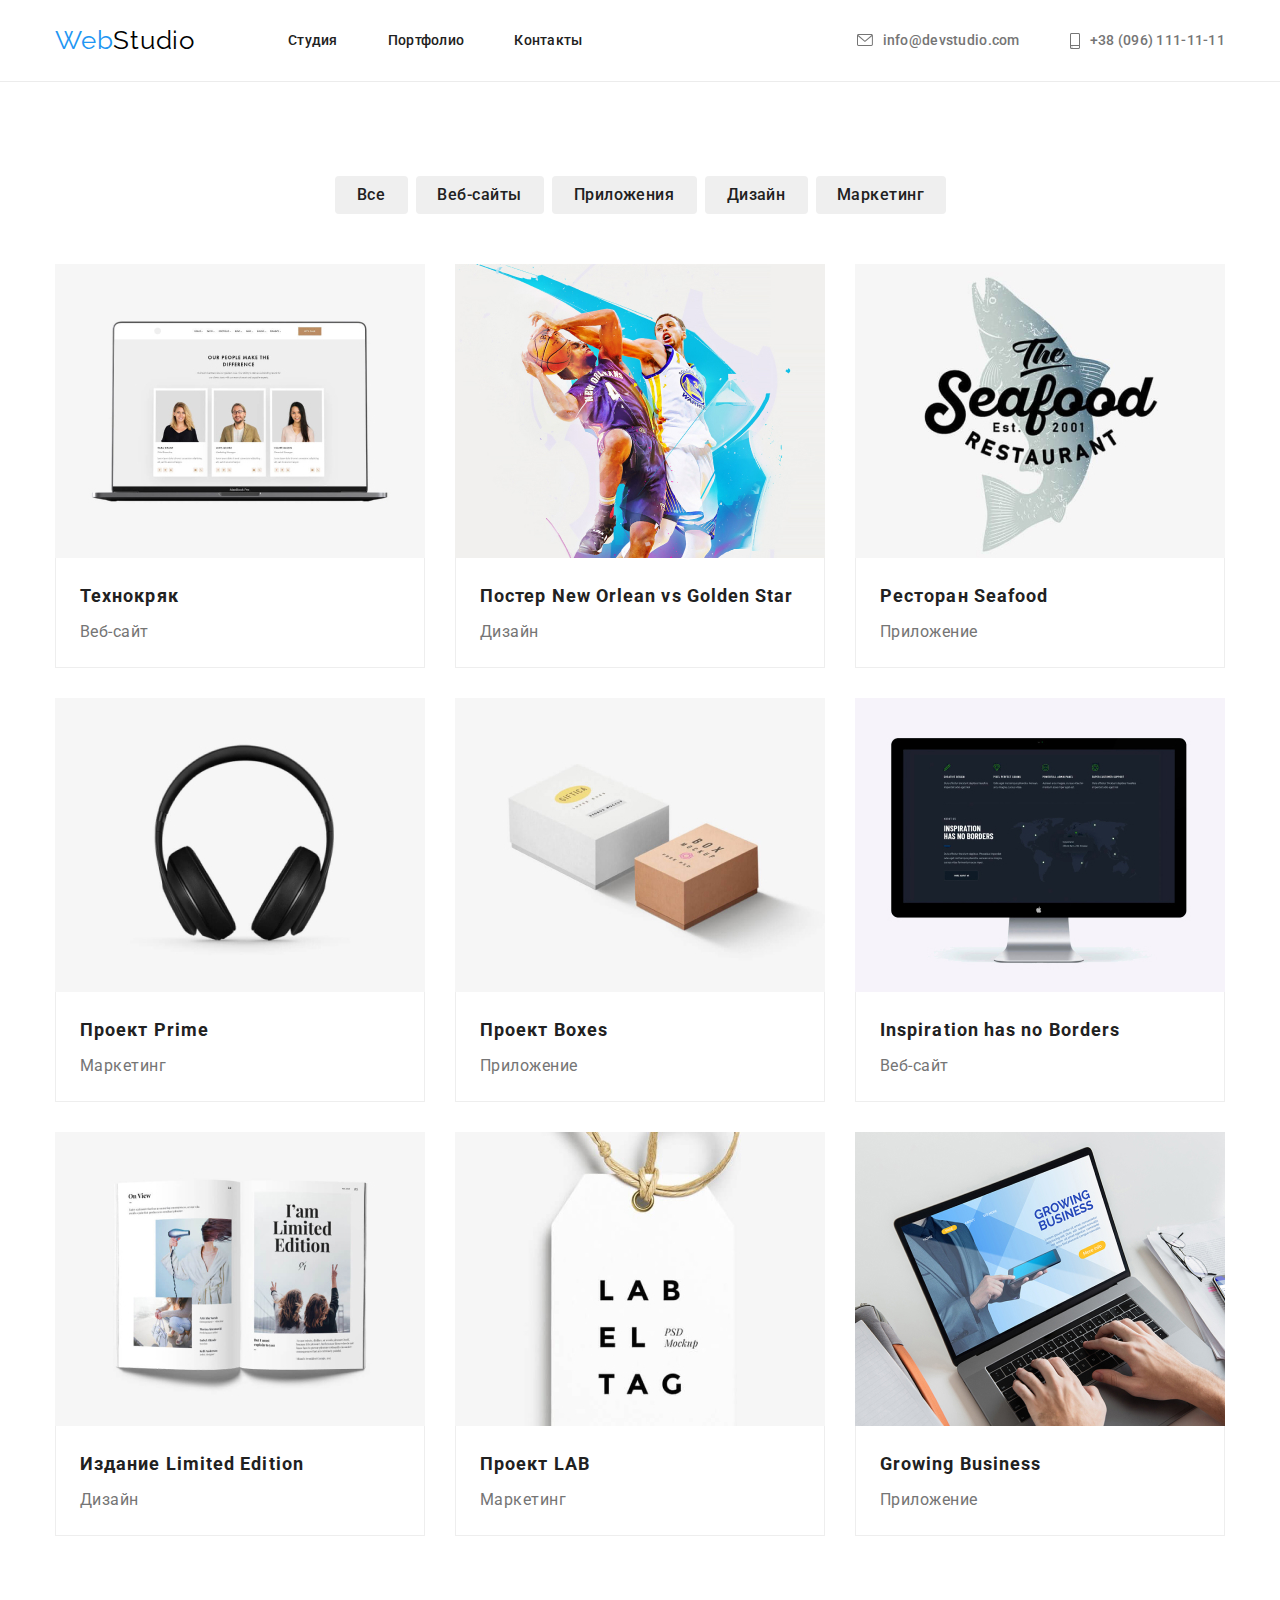
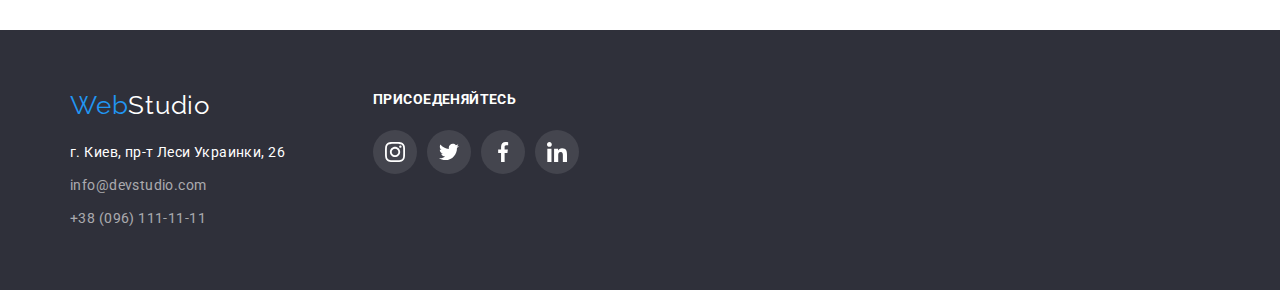
==== portfolio.html @ fb4c3069 "1" ====
﻿<!DOCTYPE html>
<html lang="ru">
<head>
    <meta charset="UTF-8">
    <meta http-equiv="X-UA-Compatible" content="IE=edge">
    <meta name="viewport" content="width=device-width, initial-scale=1.0">
    <title>portfolio</title >
    <link href="https://fonts.googleapis.com/css2?family=Raleway:wght@700&family=Roboto:wght@400;500;700;900&display=swap" rel="stylesheet">
    <link href="https://cdnjs.cloudflare.com/ajax/libs/modern-normalize/1.1.0/modern-normalize.min.css" rel="stylesheet">
    
    <link rel="stylesheet" href="css/styles.css">
</head>
<body>
    <header class="header" >
        <div class="container_header" >
            
                                <!--navigation -->
        <nav class="navigation">
                <a href="index.html" class="logo"> <span class="logocolor">Web</span>Studio</a>
                <ul class="site-nav">
                    <li class="site-nav_li" > <a href="index.html" class="link">Студия</a></li>
                    <li class="site-nav_li"> <a href="portfolio.html" class="link">Портфолио</a></li>
                    <li class="site-nav_li"> <a href="" class="link">Контакты</a></li>
                </ul>
        
                                <!--mail,phone -->
            <ul class="connections">
                <li class="connections_li_mail" >
                    <a href="mailto:info@devstudio.com" class="connect" >
                        <svg class="connections_li_mail_c"  width="16" height="12" >
                            <use href="./images/symbol-defs.svg#icon-envelope-hover"></use>          
                          </svg>
                          info@devstudio.com</a></li>
                <li class="connections_li_mail">
                    <a href="tel:+380961111111" class="connect">
                        <svg class="connections_li_mail_c"  width="10" height="16" >
                            <use href="./images/symbol-defs.svg#icon-smartphone"></use>          
                          </svg>
                        +38 (096) 111-11-11</a></li>
            </ul>
        </nav>
</div>
    </header>
                                    <!--main -->
    <main>
                                <!--list of works -->
            <section class="list_of_works" >
                <div class="container" >
                <ul class="lis_buttons" >
                    <li><button type="button" class="lis_buttons_each">Все</button></li>
                    <li><button type="button" class="lis_buttons_each_sites">Веб-сайты</button></li>
                    <li><button type="button" class="lis_buttons_each_apps">Приложения</button></li>
                    <li><button type="button" class="lis_buttons_each_design">Дизайн</button></li>
                    <li><button type="button" class="lis_buttons_each_market">Маркетинг</button></li>
                </ul>
                <ul class="lis_of_works">
                    <li class="lis_of_work_li" > 
                        <img src="./images/portfolio-img1.jpg" alt="открытый ноутбук с изображением людей" width="370">
                       <div class="list_of_works_class" > 
                        <h2 class="list_of_wor_names" >Технокряк</h2>
                        <p class="list_of_wor_names_descrip">Веб-сайт</p>
                    </div>
                    </li>
                    <li class="lis_of_work_li">
                        <img src="./images/portfolio-img2.jpg" alt="баскетболисты в прыжке с мячом" width="370">
                        <div class="list_of_works_class" >
                             <h2 class="list_of_wor_names">Постер New Orlean vs Golden Star</h2> 
                            <p class="list_of_wor_names_descrip">Дизайн</p>
                    </div>
                    </li>
                    <li class="lis_of_work_li">
                        <img src="./images/portfolio-img3.jpg" alt="логотип ресторана Seafood" width="370">
                        <div class="list_of_works_class" >
                            <h2 class="list_of_wor_names">Ресторан Seafood</h2> 
                            <p class="list_of_wor_names_descrip">Приложение</p>
                    </div>
                    </li>
                    <li class="lis_of_work_li">
                        <img src="./images/portfolio-img4.jpg" alt="накладные наушники" width="370">
                        <div class="list_of_works_class" >
                            <h2 class="list_of_wor_names">Проект Prime</h2>
                            <p class="list_of_wor_names_descrip">Маркетинг</p>
                    </div>
                    </li>
                    <li class="lis_of_work_li">
                        <img src="./images/portfolio-img5.jpg" alt="нарисованные коробки с надписями" width="370">
                        <div class="list_of_works_class" >
                            <h2 class="list_of_wor_names">Проект Boxes</h2> 
                            <p class="list_of_wor_names_descrip">Приложение</p>
                    </div>
                    </li>
                    <li class="lis_of_work_li">
                        <img src="./images/portfolio-img6.jpg" alt="монитор с изображением материков и статей" width="370">
                        <div class="list_of_works_class" >
                            <h2 class="list_of_wor_names">Inspiration has no Borders</h2> 
                            <p class="list_of_wor_names_descrip">Веб-сайт</p>
                    </div>
                    </li>
                    <li class="lis_of_work_li">
                        <img src="./images/portfolio-img7.jpg" alt="раскрытая книга со статьями и фото" width="370">
                        <div class="list_of_works_class" >
                            <h2 class="list_of_wor_names">Издание Limited Edition</h2> 
                            <p class="list_of_wor_names_descrip">Дизайн</p>
                    </div>
                    </li>
                    <li class="lis_of_work_li">
                        <img src="./images/portfolio-img8.jpg" alt="бейдж на веревке в надписями" width="370">
                        <div class="list_of_works_class" >
                             <h2 class="list_of_wor_names">Проект LAB</h2> 
                            <p class="list_of_wor_names_descrip">Маркетинг</p>
                    </div>
                    </li>
                    <li class="lis_of_work_li">
                        <img src="./images/portfolio-img9.jpg" alt="человек печатает на ноутбуке" width="370">
                        <div class="list_of_works_class" >
                            <h2 class="list_of_wor_names" >Growing Business</h2> 
                            <p class="list_of_wor_names_descrip">Приложение</p>
                       </div>
                    </li>
                    </ul>
                </div>
        </section>
</main>
                                <!--basement -->
         <footer class="footer" >
                     <div class="container">
                        <div class="container_foot">
                            <div class="footer_elem" >
                                 <div class="footer_logo" >
                                    <a href="index.html" class="logo"> <span class="logocolor">Web</span><span class="logocolor_white">Studio </span></a>
                                        </div>
                                    <address class="addres" >
                                        г. Киев, пр-т Леси Украинки, 26
                                    </address>
                                        <ul class="connect_foot_lis" >
                                            <li class="foot_lis"><a href="mailto:info@devstudio.com" class="connect_foot" >info@devstudio.com</a></li>
                                            <li class="foot_lis"><a href="tel:+380961111111" class="connect_foot" >+38 (096) 111-11-11</a></li>
                                        </ul>
                                    </div>
                                    <div class="footer_logo_soc" >
                                        <h3 class="footer_headi" > ПРИСОЕДЕНЯЙТЕСЬ</h3>
                                        <ul class="footer_social_net">
                                            <li class="instgr_footer" > <a href="https://www.instagram.com/" class="inst_footer">
                                                <svg width="20" height="20" >
                                                    <use href="./images/symbol-defs.svg#icon-instagram-2"></use>          
                                                   </svg>
                                            </a> </li>
                                            <li class="twitr_footer" > <a href="https://twitter.com/" class="twit_footer">
                                                <svg width="20" height="20" >
                                                    <use href="./images/symbol-defs.svg#icon-twitter-1"></use>          
                                                   </svg></a> </li>
                                            <li class="facebo_footer" > <a href="https://www.facebook.com/" class="face_footer">
                                                <svg width="20" height="20" >
                                                    <use href="./images/symbol-defs.svg#icon-facebook-1"></use>          
                                                   </svg></a> </li>
                                            <li class="linind_footer" > <a href="https://www.linkedin.com/" class="linin_footer">
                                                <svg width="20" height="20" >
                                                    <use href="./images/symbol-defs.svg#icon-linkedin-1"></use>          
                                                   </svg></a> </li>
                                        </ul >
                                    </div>
                                </div>
                            </div>
                                </footer>
</body>
</html>
---- css/styles.css ----
﻿:root {
  --primary-text-color: #212121;
  --head-text-color: #000000;
  --subsidiary-color: #2196F3;
  --primary-white-color: #E5E5E5;
  --lower-text-color: #757575;
  --tagline-text-color: #fff;
  --contacts-color: rgba(255, 255, 255, 0.6);
}

body {
   color: var(--primary-text-color);
   font-family: 'Roboto', sans-serif;
  
}

img { 
   display: block; 
}

/* конт */

.container {
  width: 1200px;
  margin-left: auto;
  margin-right: auto;
  padding-left: 15px;
  padding-right: 15px;
}
.container_foot{
  width: 1200px;
  margin-left: auto;
  margin-right: auto;
  padding-left: 15px;
  padding-right: 15px;
  display: inline-flex;
}


/* логотип */
.logo {
  color: var(--head-text-color);
  font-family: Raleway, sans-serif;
  font-size: 26px;
  line-height: 1.19;
  letter-spacing: 0.03em;
  text-decoration: none;
  margin-left: 0px;
  margin-right: 93px;
}

.container_header{
  padding-top: 25px;
  padding-bottom: 25px;
  width: 1200px;
  margin-left: auto;
  margin-right: auto;
  padding-left: 15px;
  padding-right: 15px;

}
.header {
  border-bottom: 1px solid #ECECEC;
}


.logocolor {
  color: var(--subsidiary-color);
}
.logocolor_white {
  color: var(--tagline-text-color);
}
.footer_logo{
  
  margin-bottom: 20px;
}

.footer {
  
  padding-top: 60px;
  padding-bottom: 60px;
  background-color: #2F303A;
  margin-left: auto;
  margin-right: auto;
}

/* navigation */

.site-nav {
  height: 16px;
  width: 294px;
  display: flex;
  font-weight: 500;
  font-size: 14px;
  line-height: 1.14;
  letter-spacing: 0.02em;
  list-style:none;
  color: var(--primary-text-color);
  padding: 0px;
  margin-bottom: 0px;
  margin-top: 0px;
}
.link{
  display: block;
  text-decoration: none;
  font-weight: 500;
  font-size: 14px;
  line-height: 1.14;
  letter-spacing: 0.02em;
  color: var(--primary-text-color);

}

.site-nav_li {
  margin-right: 50px;

}
.site-nav_li:last-child {
  margin-right: 0px;
}

.link:hover,
.link:focus {

  color: var(--subsidiary-color);
}

.navigation {
  display: flex;
  align-items: center;
  height: 31px;
}
/* mail,phone */

.connections{
  display: flex;
    font-weight: 500;
    font-size: 14px;
    line-height: 1.14;
    letter-spacing: 0.02em;
    color: var(--primary-text-color);
    list-style:none;
    margin-left: auto;
    padding: 0px;
    justify-content: flex-start;
}
.connect{
  color: var(--lower-text-color);
  text-decoration: none;
  display: inline-flex;
  padding: 0;
  align-items:center;
  
}
.connect:hover,
.connect:focus {
  color: var(--subsidiary-color);
    fill: var(--subsidiary-color);
}



.connections_li {
margin-left: 50px;
}
.connections_li_mail {
  margin-left: 50px;
  display: inline-flex;
  align-items:center;
  cursor: pointer;
  fill:var(--lower-text-color);
  color:var(--lower-text-color);
  text-decoration: none;
  justify-content: flex-end;
  padding: 0;
  }
  .connections_li_mail_c{
    display: inline-flex;
    align-items: flex-start;
    margin-right: 10px;
  }







/* banner and button */

.container_sec_bann {
  width: 1200px;
  margin-left: auto;
  margin-right: auto;
  padding-left: 15px;
  padding-right: 15px;

}

.sec_bann {
  background-image:linear-gradient(
    to top,
    rgba(47, 48, 58, 0.4),
    rgba(47, 48, 58, 0.4)
  ), 
  url('../images/img-back.jpg');
  background-color: #C4C4C4;
  max-width: 1600px;
  background-size: cover;
  background-repeat:no-repeat;
  background-position: center;
 height: 600px;
 padding-top: 200px;
 padding-bottom: 200px;
 margin-left: auto;
 margin-right: auto;
 box-shadow: 0px 4px 4px 0px #00000040;
}

.tagline{
color: var(--tagline-text-color);
font-weight: 900;
font-size: 44px;
line-height: 1.36;
letter-spacing: 0.06em;
margin-top: 0px;
margin-bottom: 30px;
display: block;
text-align: center;
}

.but_order{
  color: var(--tagline-text-color);
  background-color: var(--subsidiary-color);
  font-weight: 700;
  font-size: 16px;
  line-height: 1.8;
  cursor: pointer;
  width: 200px;
  height:50px;
  border-radius: 4px;
  box-shadow: 0 4px 4px 0 rgba(0,0,0,0.15), 0 4px 4px 0 rgba(0,0,0,0.15);
  border: none;
}

.but_order:hover,
.but_order:focus {
  color: var(--tagline-text-color);
  background-color: var(--subsidiary-color);
}

.tagline_but{
  text-align: center;
  justify-content:center;
}



/* advantages */

.head_advantage {
    font-weight: 700;
    font-size: 14px;
    line-height: 1.4;
    letter-spacing: 0.03em;
    color: var(--primary-text-color);
    margin-top: 0px;
    margin-bottom: 10px;
}

.advantage {
    font-size: 14px;
    line-height: 1.7;
    letter-spacing: 0.03em;
    color: var(--lower-text-color);
    margin: 0px;
}

/* What are we doing */
.our_team_head {

      font-weight: 700;
      font-size: 36px;
      line-height: 1.6;
      letter-spacing: 0.03em;
      color: var(--primary-text-color);
      text-align: center;
      margin: 0px;
}
.what_are_we_doing{
  padding-bottom: 94px;
}



.we_doing{
  margin-bottom: 50px;
  margin-top: 0px;
  font-weight: 700;
  font-size: 36px;
  line-height: 1.16;
  letter-spacing: 0.03em;
  color: var(--primary-text-color);
  text-align: center;
}

.our_team_head{
  text-align: center;
  margin-bottom: 50px;
  padding: 0px;
  font-weight: 700;
  font-size: 36px;
  line-height: 1.6;
  letter-spacing: 0.03em;
  color: var(--primary-text-color);

}

/* our team */

.our_team_names {
font-weight: 500;
font-size: 16px;
line-height: 1.18;
letter-spacing: 0.03em;
color: var(--primary-text-color);
margin-bottom: 10px; 
margin-top: 0px;
}

.our_team_sec{
  
  padding-bottom: 94px;
  padding-top: 94px;
  background-color: #F5F4FA;
  margin-right: auto;
  margin-left: auto;
}

.our_team_names_descrip {
  background-color: #ffffff;
padding-top: 30px;
padding-bottom: 30px;
border-radius: 4px;
}

.our_team_social_net {
  display: flex;
  margin-top: 16px;
  list-style:none;
  padding: 0;
  justify-content: center;
}




.inst{
display: inline-flex;
 width: 44px;
 height: 44px;
 background-color: #ffffff;
 align-items:center;
 justify-content: center;
 border-radius: 50%;
 fill:#AFB1B8;
}
.instgr {
  margin-right: 10px;
  margin-left: 32px;
}
.inst:hover,
.inst:focus {
  background-color: var(--subsidiary-color);
  fill:#ffffff;
}


.twit{
  display: inline-flex;
  width: 44px;
  height: 44px;
  background-color: #ffffff;
  align-items:center;
  justify-content: center;
  border-radius: 50%;
  fill:#AFB1B8;
}
.twitr {
  margin-right: 10px;
}
.twit:hover,
.twit:focus {
  background-color: var(--subsidiary-color);
  fill:#ffffff;
}


.face{
  display: inline-flex;
  width: 44px;
  height: 44px;
  background-color: #ffffff;
  align-items:center;
  justify-content: center;
  border-radius: 50%;
  fill:#AFB1B8;
}
.facebo {
  margin-right: 10px;
}

.face:hover,
.face:focus{
  background-color: var(--subsidiary-color);
  fill:#ffffff;
}


.linin{
  display: inline-flex;
  width: 44px;
  height: 44px;
  background-color: #ffffff;
  align-items:center;
  justify-content: center;
  border-radius: 50%;
  fill:#AFB1B8;
  
}
.linind {
  margin-right: 32px;
}
.linin:hover,
.linin:focus{
  background-color: var(--subsidiary-color);
  fill:#ffffff;
}





.list_of_works_class {
  padding-top: 20px;
  padding-bottom: 20px;
  border-bottom:1px solid #EEEEEE;
  border-left: 1px solid #EEEEEE; ;
  border-right: 1px solid #EEEEEE; ;
  padding-left: 24px;
  padding-right: 24px;
}

.our_team_descrip{
font-size: 16px;
line-height: 1.18;
letter-spacing: 0.03em;
color: var(--lower-text-color);
margin: 0px;
}

 /*regular clients */
 .regular_cli {

   padding-top: 94px;
   padding-bottom: 94px;
 }
.our_regular_cli {
  display: inline-flex;
  list-style:none;
  margin: 0px;
  padding: 0;
}

.our_regular_cli_li_LogoYa:last-child {
  margin-right: 0px;
}

.our_regular_cli_li_LogoYa{
  height: 92px;
  width: 170px;
  border: 1px solid #AFB1B8;
  border-radius: 3px;
  justify-content: center;
  display: inline-flex;
  align-items:center;
  margin-right: 30px;
  fill: #AFB1B8;
  cursor: pointer;
}
.our_regular_cli_li_LogoYa:hover,
.our_regular_cli_li_LogoYa:focus {
  fill: var(--subsidiary-color);
  border: 1px solid #2196F3;
  border-radius: 3px;
}


/* basement */


.connect_foot {
  color: var(--contacts-color);
  text-decoration: none;
  font-size: 14px;
  line-height: 1.7;
  letter-spacing: 0.03em;
}

.connect_foot:hover,
.connect_foot:focus {
  color: var(--subsidiary-color);
  text-decoration: none;
  font-size: 14px;
  line-height: 1.7;
  letter-spacing: 0.03em;
}

.connect_foot_lis {
  list-style:none;
  padding-left: 0px;
  margin-bottom: 0px;
  margin-top: 0;
}
.foot_lis {
  margin-top: 9px;
  color: var(--contacts-color);
  text-decoration: none;
  font-size: 14px;
  line-height: 1.7;
  letter-spacing: 0.03em;
}

.addres{
font-style: normal;
font-size: 14px;
line-height: 1.7;
letter-spacing: 0.03em;
color: var(--tagline-text-color);
}


.footer_social_net {
  display: flex;
  list-style:none;
  justify-content: center;
  padding: 0;
  margin: 0;
}

                               /* soc */
.footer_headi {
  font-weight: 700;
  font-size: 14px;
  line-height: 1.4;
  letter-spacing: 0.03em;
  color: var(--tagline-text-color);
  margin-bottom: 20px;
  margin-top: 0;
}
.footer_logo_soc {
  margin-left: 70px;

}

.inst_footer{
  display: inline-flex;
   width: 44px;
   height: 44px;
   background-color: #FFFFFF1A;
   align-items:center;
   justify-content: center;
   border-radius: 50%;
   fill:#ffffff;
  }
  .instgr_footer {
    margin-right: 10px;
    
  }
  .inst_footer:focus,
  .inst_footer:hover {
    background-color: var(--subsidiary-color);
    fill:#ffffff;
  }
  
  
  .twit_footer{
    display: inline-flex;
    width: 44px;
    height: 44px;
    background-color: #FFFFFF1A;
    align-items:center;
    justify-content: center;
    border-radius: 50%;
    fill:#ffffff;
  }
  .twitr_footer {
    margin-right: 10px;
  }
  .twit_footer:focus,
  .twit_footer:hover {
    background-color: var(--subsidiary-color);
    fill:#ffffff;
  }
  
  
  .face_footer{
    display: inline-flex;
    width: 44px;
    height: 44px;
    background-color: #FFFFFF1A;
    align-items:center;
    justify-content: center;
    border-radius: 50%;
    fill:#ffffff;
  }
  .facebo_footer {
    margin-right: 10px;
  }
  
  .face_footer:focus,
  .face_footer:hover {
    background-color: var(--subsidiary-color);
    fill:#ffffff;
  }
  
  
  .linin_footer{
    display: inline-flex;
    width: 44px;
    height: 44px;
    background-color: #FFFFFF1A;
    align-items:center;
    justify-content: center;
    border-radius: 50%;
    fill:#ffffff;
    
  }
  .linind_footer {
    margin-right: 32px;
  }
  
  .linin_footer:focus,
  .linin_footer:hover {
    background-color: var(--subsidiary-color);
    fill:#ffffff;
  }








.lis{
  list-style:none;
  margin-top: 0px;
  margin-bottom: 0px;
  display: flex;

  text-align: center;
  padding-left: 0px;
}
.lis_of_works{
  list-style:none;
  margin-top: 0px;
  margin-bottom: 0px;
  display: flex;
  flex-wrap:wrap;
  padding-left: 0px;
  justify-content:space-between;
  

}
.lis_of_work_li{
  height: 404px;
  width: 370px;
  margin-right: 30px;
  margin-bottom: 30px;
  cursor: pointer;
}
.lis_of_work_li:hover {
  box-shadow: 0px 4px 4px 0px #00000040;
  
}




.lis_of_work_li:nth-child(3n)  {
  margin-right: 0px;
}
.lis_of_work_li:nth-last-child(-n + 3)  {
  margin-bottom: 0;
}



.we_doing_li{
  margin-right: 30px;
}
.we_doing_li:last-child {
  margin-right: 0px;
}

.our_team_li {
  margin-right: 30px;
  box-shadow: 0px 4px 4px 0px #00000040;
  border-radius: 4px;

}
.our_team_li:last-child {
  margin-right: 0px;
}

.section_advant{
  padding-top: 94px;
  padding-bottom: 94px;
}



.lis_advant{
  list-style:none;
  margin-top: 0px;
  margin-bottom: 0px;
  padding-left: 0px;
  display: flex;
}

.lis_advant_li {
width: 270px;
margin-right: 30px;
}

.lis_advant_li_antenna {
  display: inline-flex;
  align-items:center;
  justify-content:center;
width: 270px;
height: 120px;
border-radius: 4px;
background-color: #F5F4FA;
margin-bottom: 30px;

}


.lis_advant_li:last-child {
  margin-right: 0px;
  }



     /* portfolio */


   



   .lis_buttons_each{
      font-family: inherit;
      width: 73px;
      height: 38px;
      border-radius: 4px;
      font-weight: 500;
      font-size: 16px;
      line-height: 1.6;
      letter-spacing: 0.03em;
      color: var(--primary-text-color);
      border: none;
      cursor: pointer;
      padding: 0;
      margin-right: 8px;
  }

  .lis_buttons_each:hover,
  .lis_buttons_each:focus {
    font-family: inherit;
    color: var(--tagline-text-color);
    background-color: var(--subsidiary-color);
    font-weight: 500;
    font-size: 16px;
    line-height: 1.8;
    letter-spacing: 0.03em;
    box-shadow: 0px 4px 4px 0px #00000040;
  }

  .lis_buttons_each_sites{
    font-family: inherit;
    width: 128px;
    height:38px;
    list-style:none;
    cursor: pointer;
    border-radius: 4px;
    font-weight: 500;
    font-size: 16px;
    line-height: 1.6;
    letter-spacing: 0.03em;
    color: var(--primary-text-color);
    border: none;
    padding: 0;
    margin-right: 8px;
  }

  .lis_buttons_each_sites:hover,
  .lis_buttons_each_sites:focus {
    font-family: inherit;
    color: var(--tagline-text-color);
    background-color: var(--subsidiary-color);
    font-weight: 500;
    font-size: 16px;
    line-height: 1.8;
    letter-spacing: 0.03em;
    box-shadow: 0px 4px 4px 0px #00000040;
  }

      .lis_buttons_each_apps{
      font-family: inherit;
      width: 145px;
      height:38px;
      list-style:none;
      cursor: pointer;
      border-radius: 4px;
      font-weight: 500;
      font-size: 16px;
      line-height: 1.6;
      letter-spacing: 0.03em;
      color: var(--primary-text-color);
      border: none;
      padding: 0;
      margin-right: 8px;
      }

      .lis_buttons_each_apps:hover,
      .lis_buttons_each_apps:focus {
        font-family: inherit;
        color: var(--tagline-text-color);
        background-color: var(--subsidiary-color);
        font-weight: 500;
        font-size: 16px;
        line-height: 1.8;
        letter-spacing: 0.03em;
        box-shadow: 0px 4px 4px 0px #00000040;
      }

      .lis_buttons_each_design{
        font-family: inherit;
        width: 103px;
        height:38px;
        list-style:none;
        cursor: pointer;
        border-radius: 4px;
        font-weight: 500;
        font-size: 16px;
        line-height: 1.6;
        letter-spacing: 0.03em;
        color: var(--primary-text-color);
        border: none;
        padding: 0;
        margin-right: 8px;
      }

      .lis_buttons_each_design:hover,
      .lis_buttons_each_design:focus {
        font-family: inherit;
        color: var(--tagline-text-color);
        background-color: var(--subsidiary-color);
        font-weight: 500;
        font-size: 16px;
        line-height: 1.8;
        letter-spacing: 0.03em;
        box-shadow: 0px 4px 4px 0px #00000040;
      }

      .lis_buttons_each_market{
        font-family: inherit;
        width: 130px;
        height:38px;
        list-style:none;
        cursor: pointer;
        border-radius: 4px;
        font-weight: 500;
        font-size: 16px;
        line-height: 1.6;
        letter-spacing: 0.03em;
        color: var(--primary-text-color);
        border: none;
        padding: 0;
      }

      .lis_buttons_each_market:hover,
      .lis_buttons_each_market:focus {
        font-family: inherit;
        color: var(--tagline-text-color);
        background-color: var(--subsidiary-color);
        font-weight: 500;
        font-size: 16px;
        line-height: 1.8;
        letter-spacing: 0.03em;
        box-shadow: 0px 4px 4px 0px #00000040;
      }

.lis_buttons {
text-align: center;
list-style:none;
margin-bottom: 50px;
margin-top: 0px;
padding-left: 0px;
box-sizing: border-box;
align-items: center;
display: flex;
justify-content:center;
}

.list_of_works{
  padding-top: 94px;
  padding-bottom: 94px;
}



  /* list of works photo */

  .list_of_wor_names {
    font-weight:700;
    font-size: 18px;
    line-height: 2;
    letter-spacing: 0.06em;
    margin-bottom: 4px;
    margin-top: 0px;
  }

  .list_of_wor_names_descrip {
      font-size: 16px;
      line-height: 1.8;
      letter-spacing: 0.03em;
      color: var(--lower-text-color);
      margin: 0px;
  }
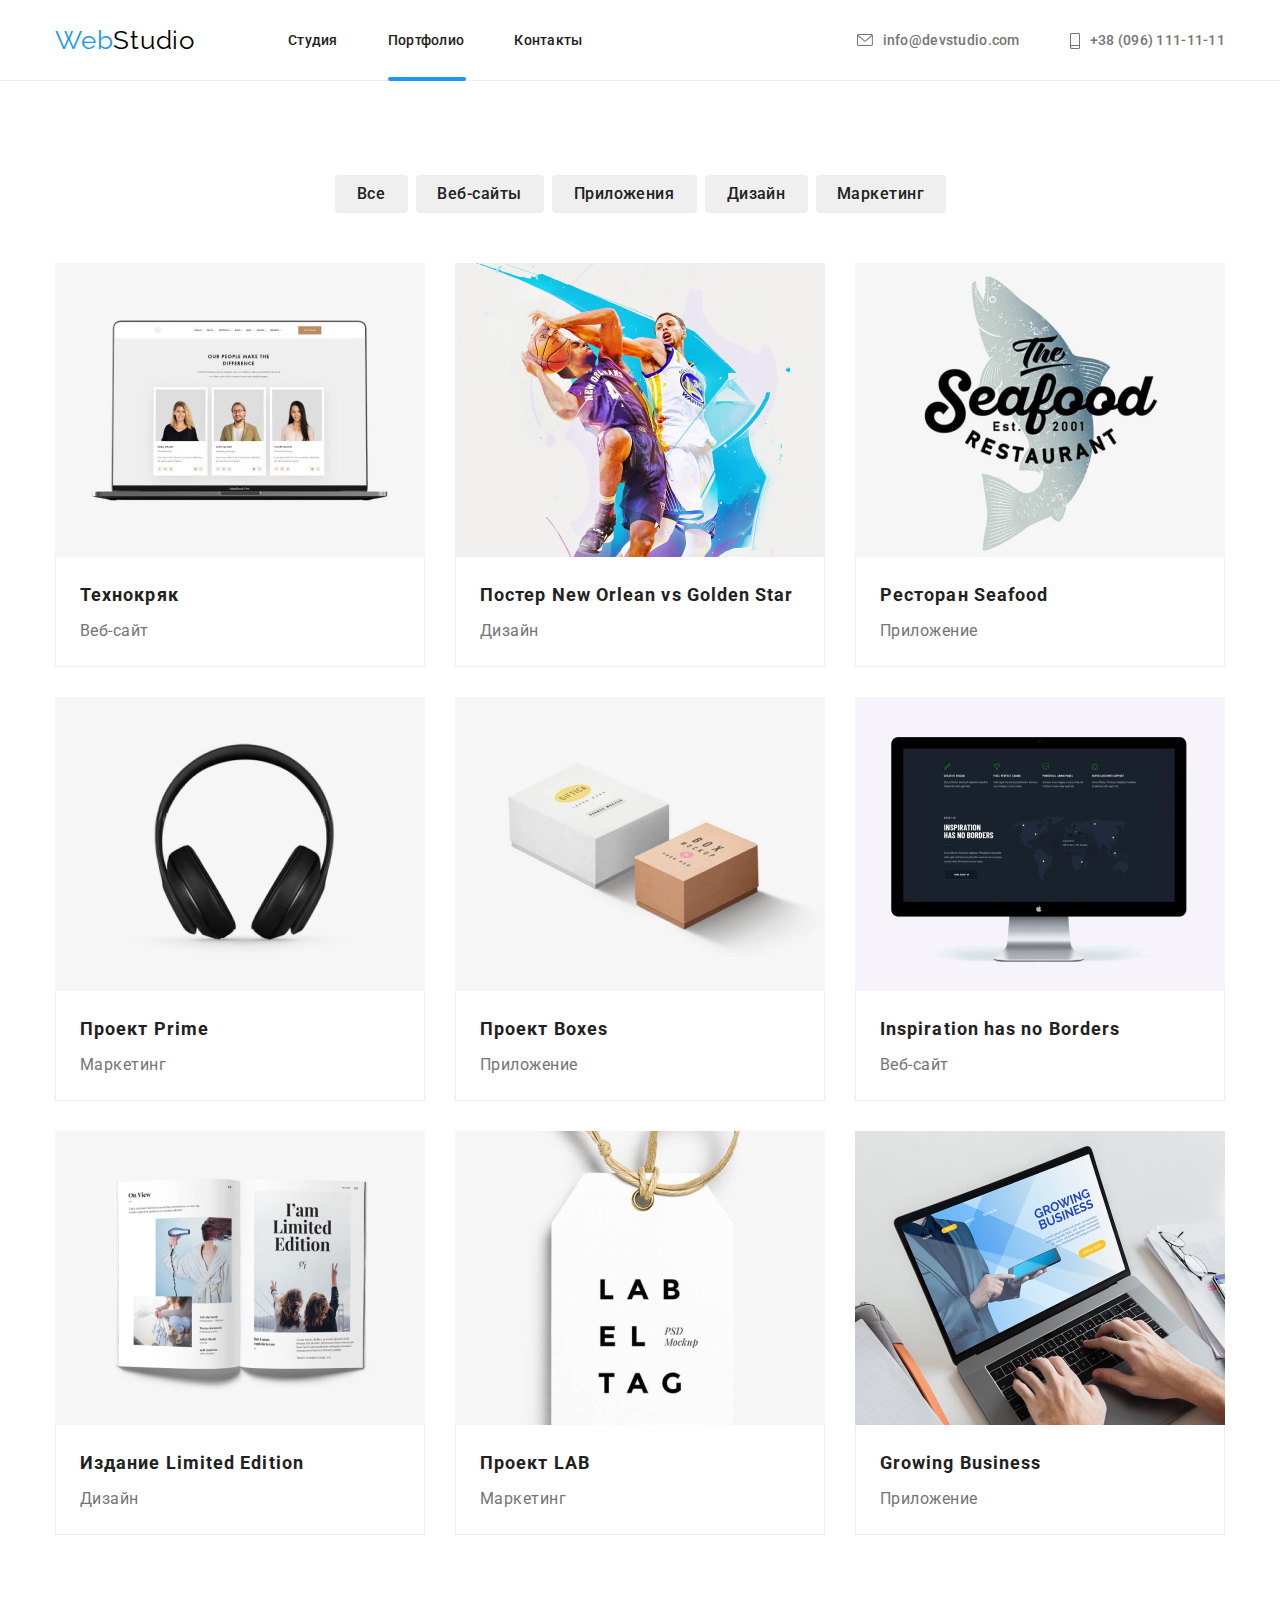
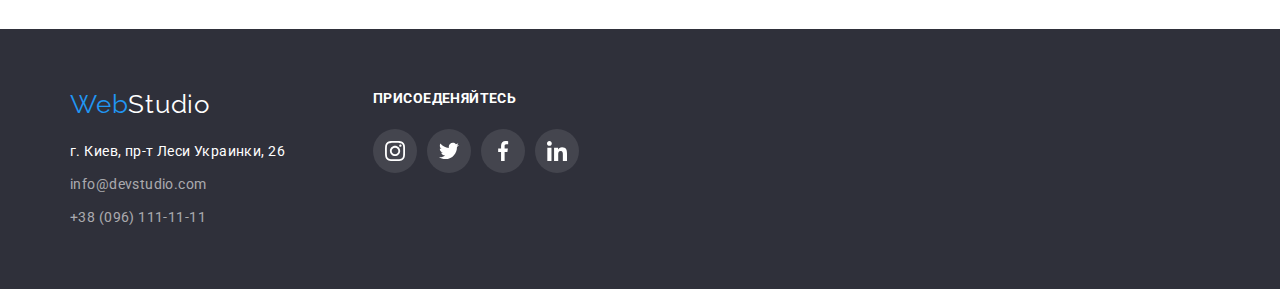
==== commit dc2ef6f0: "основа" ====
--- a/portfolio.html
+++ b/portfolio.html
@@ -19,7 +19,7 @@
                 <a href="index.html" class="logo"> <span class="logocolor">Web</span>Studio</a>
                 <ul class="site-nav">
                     <li class="site-nav_li" > <a href="index.html" class="link">Студия</a></li>
-                    <li class="site-nav_li"> <a href="portfolio.html" class="link">Портфолио</a></li>
+                    <li class="site-nav_li_portfol"> <a href="portfolio.html" class="link_stud">Портфолио</a></li>
                     <li class="site-nav_li"> <a href="" class="link">Контакты</a></li>
                 </ul>
         
@@ -54,64 +54,100 @@
                     <li><button type="button" class="lis_buttons_each_market">Маркетинг</button></li>
                 </ul>
                 <ul class="lis_of_works">
-                    <li class="lis_of_work_li" > 
-                        <img src="./images/portfolio-img1.jpg" alt="открытый ноутбук с изображением людей" width="370">
+                    <li class="lis_of_work_li" >
+                        <a href="" class="work_li_ref" ></a>
+                            <div class="lis_of_work_li_img">
+                                <img class="work_li_img" src="./images/portfolio-img1.jpg" alt="открытый ноутбук с изображением людей" width="370">
+                                <p class="lis_of_work_text" >Технокряк это современная площадка распространения коронавируса. Компании используют эту платформу для цифрового шпионажа и атак на защищённые сервера конкурентов.</p>
+                        </div>
                        <div class="list_of_works_class" > 
                         <h2 class="list_of_wor_names" >Технокряк</h2>
                         <p class="list_of_wor_names_descrip">Веб-сайт</p>
                     </div>
                     </li>
                     <li class="lis_of_work_li">
+                        <a href="" class="work_li_ref" ></a>
+                        <div class="lis_of_work_li_img">
                         <img src="./images/portfolio-img2.jpg" alt="баскетболисты в прыжке с мячом" width="370">
+                        <p class="lis_of_work_text" >Технокряк это современная площадка распространения коронавируса. Компании используют эту платформу для цифрового шпионажа и атак на защищённые сервера конкурентов.</p>
+                    </div>
                         <div class="list_of_works_class" >
                              <h2 class="list_of_wor_names">Постер New Orlean vs Golden Star</h2> 
                             <p class="list_of_wor_names_descrip">Дизайн</p>
                     </div>
                     </li>
                     <li class="lis_of_work_li">
+                        <a href="" class="work_li_ref" ></a>
+                        <div class="lis_of_work_li_img">
                         <img src="./images/portfolio-img3.jpg" alt="логотип ресторана Seafood" width="370">
+                        <p class="lis_of_work_text" >Технокряк это современная площадка распространения коронавируса. Компании используют эту платформу для цифрового шпионажа и атак на защищённые сервера конкурентов.</p>
+                        </div>
                         <div class="list_of_works_class" >
                             <h2 class="list_of_wor_names">Ресторан Seafood</h2> 
                             <p class="list_of_wor_names_descrip">Приложение</p>
                     </div>
                     </li>
                     <li class="lis_of_work_li">
+                        <a href="" class="work_li_ref" ></a>
+                        <div class="lis_of_work_li_img">
                         <img src="./images/portfolio-img4.jpg" alt="накладные наушники" width="370">
+                        <p class="lis_of_work_text" >Технокряк это современная площадка распространения коронавируса. Компании используют эту платформу для цифрового шпионажа и атак на защищённые сервера конкурентов.</p>
+                       </div>
                         <div class="list_of_works_class" >
                             <h2 class="list_of_wor_names">Проект Prime</h2>
                             <p class="list_of_wor_names_descrip">Маркетинг</p>
                     </div>
                     </li>
                     <li class="lis_of_work_li">
+                        <a href="" class="work_li_ref" ></a>
+                        <div class="lis_of_work_li_img">
                         <img src="./images/portfolio-img5.jpg" alt="нарисованные коробки с надписями" width="370">
+                        <p class="lis_of_work_text" >Технокряк это современная площадка распространения коронавируса. Компании используют эту платформу для цифрового шпионажа и атак на защищённые сервера конкурентов.</p>
+                       </div>
                         <div class="list_of_works_class" >
                             <h2 class="list_of_wor_names">Проект Boxes</h2> 
                             <p class="list_of_wor_names_descrip">Приложение</p>
                     </div>
                     </li>
                     <li class="lis_of_work_li">
+                        <a href="" class="work_li_ref" ></a>
+                        <div class="lis_of_work_li_img">
                         <img src="./images/portfolio-img6.jpg" alt="монитор с изображением материков и статей" width="370">
+                        <p class="lis_of_work_text" >Технокряк это современная площадка распространения коронавируса. Компании используют эту платформу для цифрового шпионажа и атак на защищённые сервера конкурентов.</p>
+                        </div>
                         <div class="list_of_works_class" >
                             <h2 class="list_of_wor_names">Inspiration has no Borders</h2> 
                             <p class="list_of_wor_names_descrip">Веб-сайт</p>
                     </div>
                     </li>
                     <li class="lis_of_work_li">
+                        <a href="" class="work_li_ref" ></a>
+                        <div class="lis_of_work_li_img">
                         <img src="./images/portfolio-img7.jpg" alt="раскрытая книга со статьями и фото" width="370">
+                        <p class="lis_of_work_text" >Технокряк это современная площадка распространения коронавируса. Компании используют эту платформу для цифрового шпионажа и атак на защищённые сервера конкурентов.</p>   
+                    </div> 
                         <div class="list_of_works_class" >
                             <h2 class="list_of_wor_names">Издание Limited Edition</h2> 
                             <p class="list_of_wor_names_descrip">Дизайн</p>
                     </div>
                     </li>
                     <li class="lis_of_work_li">
+                        <a href="" class="work_li_ref" ></a>
+                        <div class="lis_of_work_li_img">
                         <img src="./images/portfolio-img8.jpg" alt="бейдж на веревке в надписями" width="370">
+                        <p class="lis_of_work_text" >Технокряк это современная площадка распространения коронавируса. Компании используют эту платформу для цифрового шпионажа и атак на защищённые сервера конкурентов.</p>   
+                    </div>
                         <div class="list_of_works_class" >
                              <h2 class="list_of_wor_names">Проект LAB</h2> 
                             <p class="list_of_wor_names_descrip">Маркетинг</p>
                     </div>
                     </li>
                     <li class="lis_of_work_li">
+                        <a href="" class="work_li_ref" ></a>
+                        <div class="lis_of_work_li_img">
                         <img src="./images/portfolio-img9.jpg" alt="человек печатает на ноутбуке" width="370">
+                        <p class="lis_of_work_text" >Технокряк это современная площадка распространения коронавируса. Компании используют эту платформу для цифрового шпионажа и атак на защищённые сервера конкурентов.</p>
+                    </div>
                         <div class="list_of_works_class" >
                             <h2 class="list_of_wor_names" >Growing Business</h2> 
                             <p class="list_of_wor_names_descrip">Приложение</p>
--- a/css/styles.css
+++ b/css/styles.css
@@ -34,6 +34,9 @@
   padding-left: 15px;
   padding-right: 15px;
   display: inline-flex;
+}
+.main {
+  position: relative;
 }
 
 
@@ -53,6 +56,7 @@
   padding-top: 25px;
   padding-bottom: 25px;
   width: 1200px;
+  height: 80px;
   margin-left: auto;
   margin-right: auto;
   padding-left: 15px;
@@ -100,6 +104,60 @@
   margin-bottom: 0px;
   margin-top: 0px;
 }
+.link_stud {
+  text-decoration: none;
+  font-weight: 500;
+  font-size: 14px;
+  line-height: 1.14;
+  letter-spacing: 0.02em;
+  color: var(--primary-text-color);
+  transition-property: color;
+  transition-duration: 250ms;
+  transition-timing-function: cubic-bezier(0.4, 0, 0.2, 1);
+}
+
+.link_stud:hover,
+.link_stud:focus {
+
+  color: var(--subsidiary-color);
+}
+
+.site-nav_li_stud::after {
+ content: '';
+  display: inline-flex;
+  position: absolute;
+  background-color: #2196F3;
+  width: 48px;
+  height: 4px;
+  border-radius: 4px;
+  bottom: -32.5px;
+  margin: 0;
+  left: 0;
+  
+  
+}
+.site-nav_li_portfol {
+  margin-right: 50px;
+  position: relative;
+}
+
+.site-nav_li_portfol::after {
+  content: '';
+   display: inline-flex;
+   position: absolute;
+   background-color: #2196F3;
+   width: 78px;
+   height: 4px;
+   border-radius: 4px;
+   bottom: -32.5px;
+   margin: 0;
+   left: 0;
+   
+ }
+
+
+
+
 .link{
   display: block;
   text-decoration: none;
@@ -108,13 +166,25 @@
   line-height: 1.14;
   letter-spacing: 0.02em;
   color: var(--primary-text-color);
-
-}
-
+  transition-property: color;
+  transition-duration: 250ms;
+  transition-timing-function: cubic-bezier(0.4, 0, 0.2, 1);
+
+}
 .site-nav_li {
   margin-right: 50px;
-
-}
+  padding: 0;
+  
+}
+
+.site-nav_li_stud {
+  margin-right: 50px;
+  position: relative;
+}
+
+
+
+
 .site-nav_li:last-child {
   margin-right: 0px;
 }
@@ -141,6 +211,8 @@
     color: var(--primary-text-color);
     list-style:none;
     margin-left: auto;
+    margin-bottom: 0;
+    margin-top: 0px;
     padding: 0px;
     justify-content: flex-start;
 }
@@ -150,6 +222,9 @@
   display: inline-flex;
   padding: 0;
   align-items:center;
+  transition-property: color;
+  transition-duration: 250ms;
+  transition-timing-function: cubic-bezier(0.4, 0, 0.2, 1);
   
 }
 .connect:hover,
@@ -186,7 +261,7 @@
 
 
 
-/* banner and button */
+                                /* banner and button */
 
 .container_sec_bann {
   width: 1200px;
@@ -194,6 +269,8 @@
   margin-right: auto;
   padding-left: 15px;
   padding-right: 15px;
+  z-index: 12;
+  
 
 }
 
@@ -241,6 +318,9 @@
   border-radius: 4px;
   box-shadow: 0 4px 4px 0 rgba(0,0,0,0.15), 0 4px 4px 0 rgba(0,0,0,0.15);
   border: none;
+  transition-property: color,background-color;
+  transition-duration: 250ms;
+  transition-timing-function: cubic-bezier(0.4, 0, 0.2, 1);
 }
 
 .but_order:hover,
@@ -254,9 +334,66 @@
   justify-content:center;
 }
 
-
-
-/* advantages */
+.backdrop {
+  position: fixed;
+  top: 0;
+  left: 0;
+  background-color: rgba(0, 0, 0, 0.2);
+  width: 100%;
+  height: 100%;
+}
+
+.backdrop.is_hidden {
+  opacity: 0;
+  pointer-events: none;
+}
+
+.backdrop.is_hidden .modal_win{
+ transform: translate(-50%, -50%) scale(0.8);
+}
+
+
+
+.modal_win {
+  position: absolute;
+  width: 528px;
+  height: 581px;
+  background-color: rgba(255, 255, 255, 1);
+  top: 50%;
+  left: 50%;
+  
+  display: inline-flex;
+  justify-content: flex-end; 
+  border-radius: 4px;
+  box-shadow: 0px 2px 1px 0px rgba(0, 0, 0, 0.2);
+  transform: translate(-50%, -50%) scale(1);
+  transition: transform 250ms cubic-bezier(0.4, 0, 0.2, 1);
+
+}
+
+.modal_close {
+display: flex;
+width: 30px;
+height: 30px;
+border-radius: 50%;
+border: 1px solid rgba(0, 0, 0, 0.1);
+margin-right: 8px;
+margin-top: 8px; 
+align-items: center;
+cursor: pointer;
+box-shadow: 0px 4px 4px 0px rgba(0, 0, 0, 0.25);
+background-color: #ffffff;
+transition-property: box-shadow;
+transition-duration: 250ms;
+transition-timing-function: cubic-bezier(0.4, 0, 0.2, 1);
+}
+
+.modal_close:hover,
+.modal_close:focus {
+  box-shadow: 0px 2px 1px 0px rgba(0, 0, 0, 0.2);
+}
+
+                                      /* advantages */
 
 .head_advantage {
     font-weight: 700;
@@ -313,8 +450,30 @@
   line-height: 1.6;
   letter-spacing: 0.03em;
   color: var(--primary-text-color);
-
-}
+}
+
+.we_doing_li_signat {
+position: absolute;
+display: inline-flex;
+align-items:center;
+justify-content:center;
+bottom: 0;
+right: 0;
+color: #ffffff;
+background-color: rgba(47, 48, 58, 0.8);
+width:  370px;
+height: 70px;
+padding: 0;
+margin: 0;
+
+font-weight: 700;
+font-size: 14px;
+line-height: 1.14;
+letter-spacing: 0.03em;
+}
+
+
+
 
 /* our team */
 
@@ -364,6 +523,9 @@
  justify-content: center;
  border-radius: 50%;
  fill:#AFB1B8;
+ transition-property: fill,background-color;
+ transition-duration: 250ms;
+ transition-timing-function: cubic-bezier(0.4, 0, 0.2, 1);
 }
 .instgr {
   margin-right: 10px;
@@ -385,6 +547,9 @@
   justify-content: center;
   border-radius: 50%;
   fill:#AFB1B8;
+  transition-property: fill,background-color;
+  transition-duration: 250ms;
+  transition-timing-function: cubic-bezier(0.4, 0, 0.2, 1);
 }
 .twitr {
   margin-right: 10px;
@@ -405,6 +570,9 @@
   justify-content: center;
   border-radius: 50%;
   fill:#AFB1B8;
+  transition-property: fill,background-color;
+  transition-duration: 250ms;
+  transition-timing-function: cubic-bezier(0.4, 0, 0.2, 1);
 }
 .facebo {
   margin-right: 10px;
@@ -426,6 +594,9 @@
   justify-content: center;
   border-radius: 50%;
   fill:#AFB1B8;
+  transition-property: fill,background-color;
+  transition-duration: 250ms;
+  transition-timing-function: cubic-bezier(0.4, 0, 0.2, 1);
   
 }
 .linind {
@@ -445,10 +616,11 @@
   padding-top: 20px;
   padding-bottom: 20px;
   border-bottom:1px solid #EEEEEE;
-  border-left: 1px solid #EEEEEE; ;
-  border-right: 1px solid #EEEEEE; ;
+  border-left: 1px solid #EEEEEE; 
+  border-right: 1px solid #EEEEEE; 
   padding-left: 24px;
   padding-right: 24px;
+  z-index: 3555;
 }
 
 .our_team_descrip{
@@ -487,12 +659,14 @@
   margin-right: 30px;
   fill: #AFB1B8;
   cursor: pointer;
+  transition-property: fill,border ;
+  transition-duration: 250ms;
+  transition-timing-function: cubic-bezier(0.4, 0, 0.2, 1);
 }
 .our_regular_cli_li_LogoYa:hover,
 .our_regular_cli_li_LogoYa:focus {
   fill: var(--subsidiary-color);
   border: 1px solid #2196F3;
-  border-radius: 3px;
 }
 
 
@@ -505,15 +679,15 @@
   font-size: 14px;
   line-height: 1.7;
   letter-spacing: 0.03em;
+  transition-property: color;
+  transition-duration: 250ms;
+  transition-timing-function: cubic-bezier(0.4, 0, 0.2, 1);
 }
 
 .connect_foot:hover,
 .connect_foot:focus {
   color: var(--subsidiary-color);
-  text-decoration: none;
-  font-size: 14px;
-  line-height: 1.7;
-  letter-spacing: 0.03em;
+
 }
 
 .connect_foot_lis {
@@ -572,6 +746,9 @@
    justify-content: center;
    border-radius: 50%;
    fill:#ffffff;
+   transition-property: background-color;
+   transition-duration: 250ms;
+   transition-timing-function: cubic-bezier(0.4, 0, 0.2, 1);
   }
   .instgr_footer {
     margin-right: 10px;
@@ -580,7 +757,7 @@
   .inst_footer:focus,
   .inst_footer:hover {
     background-color: var(--subsidiary-color);
-    fill:#ffffff;
+    
   }
   
   
@@ -593,6 +770,9 @@
     justify-content: center;
     border-radius: 50%;
     fill:#ffffff;
+    transition-property: background-color;
+    transition-duration: 250ms;
+    transition-timing-function: cubic-bezier(0.4, 0, 0.2, 1);
   }
   .twitr_footer {
     margin-right: 10px;
@@ -600,7 +780,6 @@
   .twit_footer:focus,
   .twit_footer:hover {
     background-color: var(--subsidiary-color);
-    fill:#ffffff;
   }
   
   
@@ -613,6 +792,9 @@
     justify-content: center;
     border-radius: 50%;
     fill:#ffffff;
+    transition-property: background-color;
+    transition-duration: 250ms;
+    transition-timing-function: cubic-bezier(0.4, 0, 0.2, 1);
   }
   .facebo_footer {
     margin-right: 10px;
@@ -621,7 +803,6 @@
   .face_footer:focus,
   .face_footer:hover {
     background-color: var(--subsidiary-color);
-    fill:#ffffff;
   }
   
   
@@ -634,6 +815,9 @@
     justify-content: center;
     border-radius: 50%;
     fill:#ffffff;
+    transition-property: background-color;
+    transition-duration: 250ms;
+    transition-timing-function: cubic-bezier(0.4, 0, 0.2, 1);
     
   }
   .linind_footer {
@@ -643,7 +827,6 @@
   .linin_footer:focus,
   .linin_footer:hover {
     background-color: var(--subsidiary-color);
-    fill:#ffffff;
   }
 
 
@@ -674,19 +857,29 @@
 
 }
 .lis_of_work_li{
+  position: relative;
   height: 404px;
   width: 370px;
   margin-right: 30px;
   margin-bottom: 30px;
   cursor: pointer;
-}
+  transition-property: box-shadow;
+  transition-duration: 250ms;
+  transition-timing-function: cubic-bezier(0.4, 0, 0.2, 1);
+  
+  
+}
+
 .lis_of_work_li:hover {
-  box-shadow: 0px 4px 4px 0px #00000040;
-  
-}
-
-
-
+box-shadow: 0px 4px 4px 0px #00000040; 
+}
+
+
+.lis_of_work_li:hover .lis_of_work_text {
+  
+  transform: translateY(0%);
+  opacity: 1;
+}
 
 .lis_of_work_li:nth-child(3n)  {
   margin-right: 0px;
@@ -696,9 +889,63 @@
 }
 
 
+.lis_of_work_text {
+  position: absolute;
+
+  width: 100%;
+  height: 100%;
+  transform: translateY(100%);
+
+  padding: 63px 25px ;
+  top: 0;
+  left: 0;
+  margin: 0;
+  font-weight:400;
+  font-size: 18px;
+  line-height: 1.5;
+  letter-spacing: 0.03em;
+  color: #ffffff;
+  background-color: rgba(33, 150, 243, 0.9);
+  opacity: 0;
+  display: inline-flex;
+  justify-content:center;
+  align-items:center;
+  z-index: 10;
+  transform: translateY(100%);
+  transition: transform 250ms cubic-bezier(0.4, 0, 0.2, 1);
+}
+
+.lis_of_work_text:hover ,
+.lis_of_work_text:focus  {
+transform: translateY(0%);
+opacity: 1;
+
+}
+
+
+
+
+.lis_of_work_li_img{
+  position: relative;
+  overflow: hidden;
+  display: flex;
+  justify-content:center;
+  align-items:center;
+ 
+}
+
+
+
+
+
+
+
+
 
 .we_doing_li{
   margin-right: 30px;
+  position: relative;
+  z-index: -1;
 }
 .we_doing_li:last-child {
   margin-right: 0px;
@@ -774,17 +1021,15 @@
       cursor: pointer;
       padding: 0;
       margin-right: 8px;
+      transition-property: color, background-color, box-shadow;
+      transition-duration: 250ms;
+      transition-timing-function: cubic-bezier(0.4, 0, 0.2, 1);
   }
 
   .lis_buttons_each:hover,
   .lis_buttons_each:focus {
-    font-family: inherit;
     color: var(--tagline-text-color);
     background-color: var(--subsidiary-color);
-    font-weight: 500;
-    font-size: 16px;
-    line-height: 1.8;
-    letter-spacing: 0.03em;
     box-shadow: 0px 4px 4px 0px #00000040;
   }
 
@@ -803,6 +1048,9 @@
     border: none;
     padding: 0;
     margin-right: 8px;
+    transition-property: color, background-color, box-shadow;
+    transition-duration: 250ms;
+    transition-timing-function: cubic-bezier(0.4, 0, 0.2, 1);
   }
 
   .lis_buttons_each_sites:hover,
@@ -832,6 +1080,9 @@
       border: none;
       padding: 0;
       margin-right: 8px;
+      transition-property: color, background-color, box-shadow;
+      transition-duration: 250ms;
+      transition-timing-function: cubic-bezier(0.4, 0, 0.2, 1);
       }
 
       .lis_buttons_each_apps:hover,
@@ -861,6 +1112,9 @@
         border: none;
         padding: 0;
         margin-right: 8px;
+        transition-property: color, background-color, box-shadow;
+        transition-duration: 250ms;
+        transition-timing-function: cubic-bezier(0.4, 0, 0.2, 1);
       }
 
       .lis_buttons_each_design:hover,
@@ -889,6 +1143,9 @@
         color: var(--primary-text-color);
         border: none;
         padding: 0;
+        transition-property: color, background-color, box-shadow;
+        transition-duration: 250ms;
+        transition-timing-function: cubic-bezier(0.4, 0, 0.2, 1);
       }
 
       .lis_buttons_each_market:hover,
